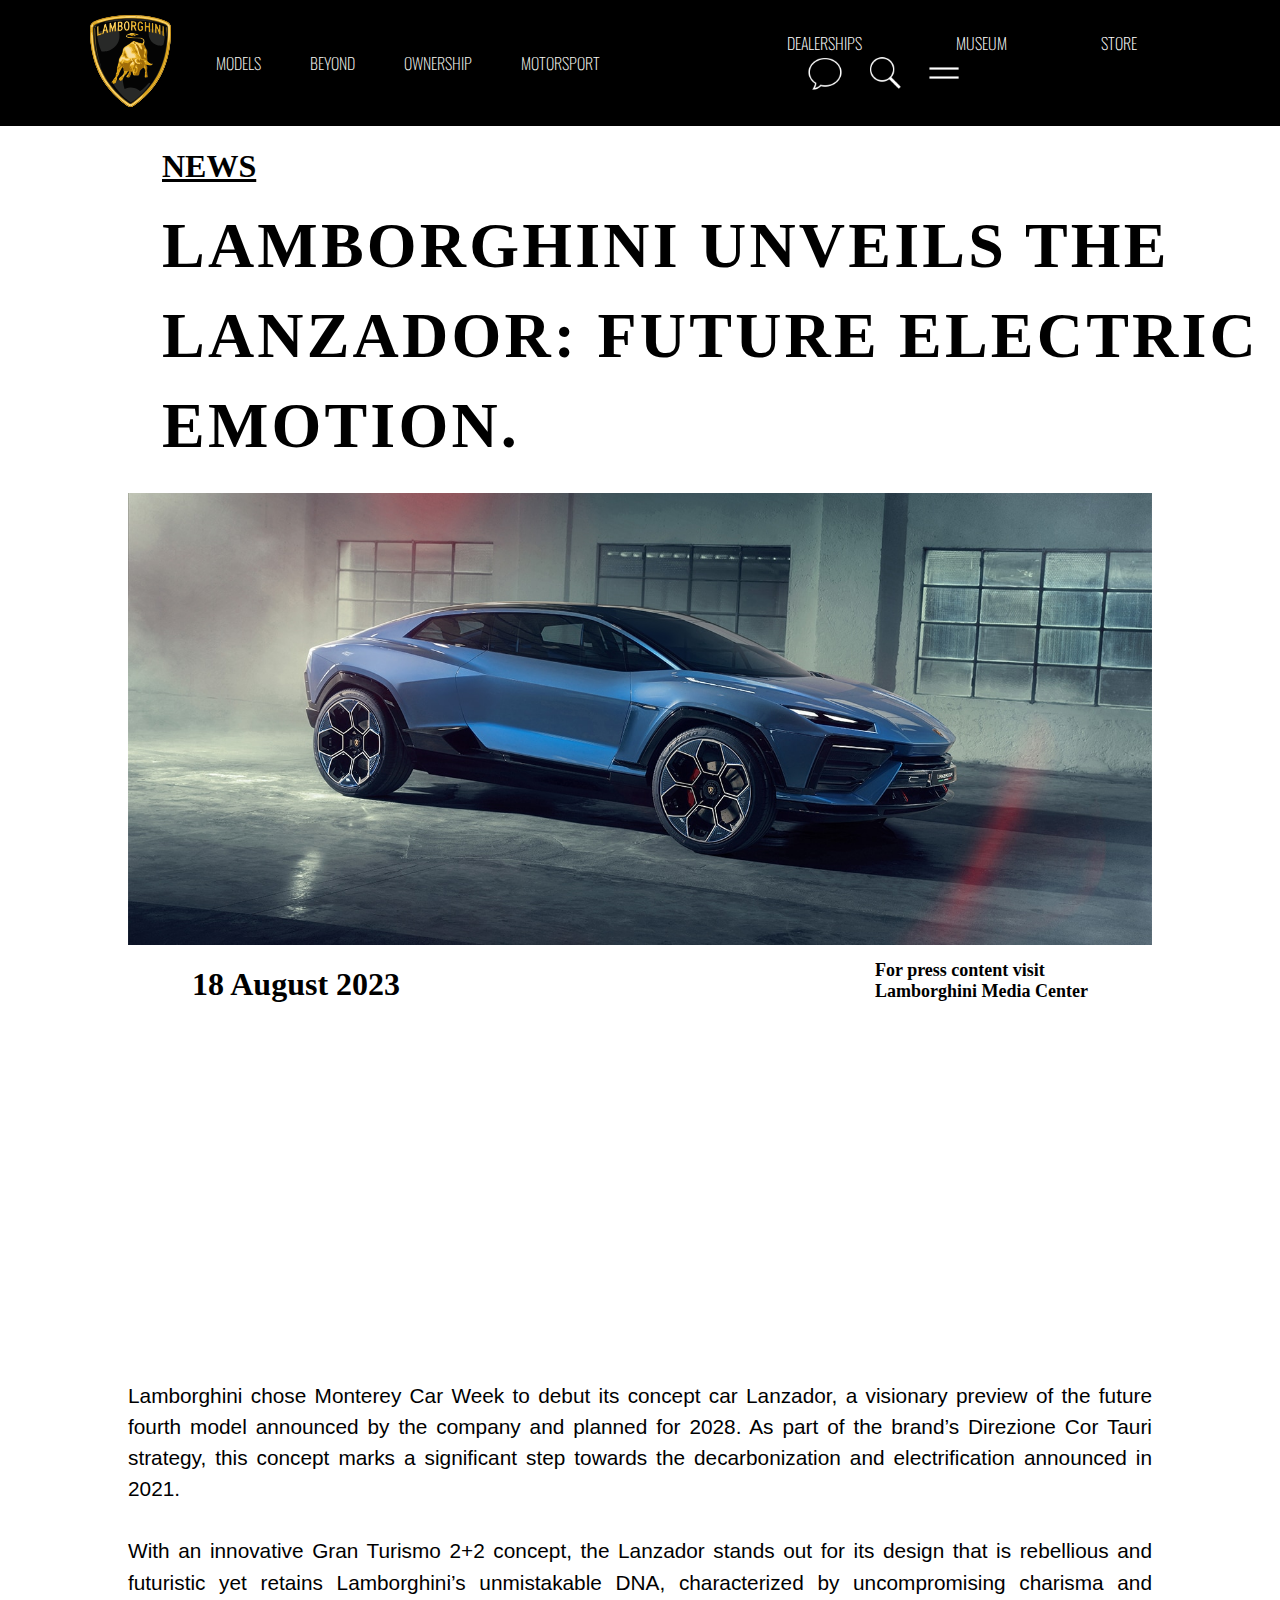
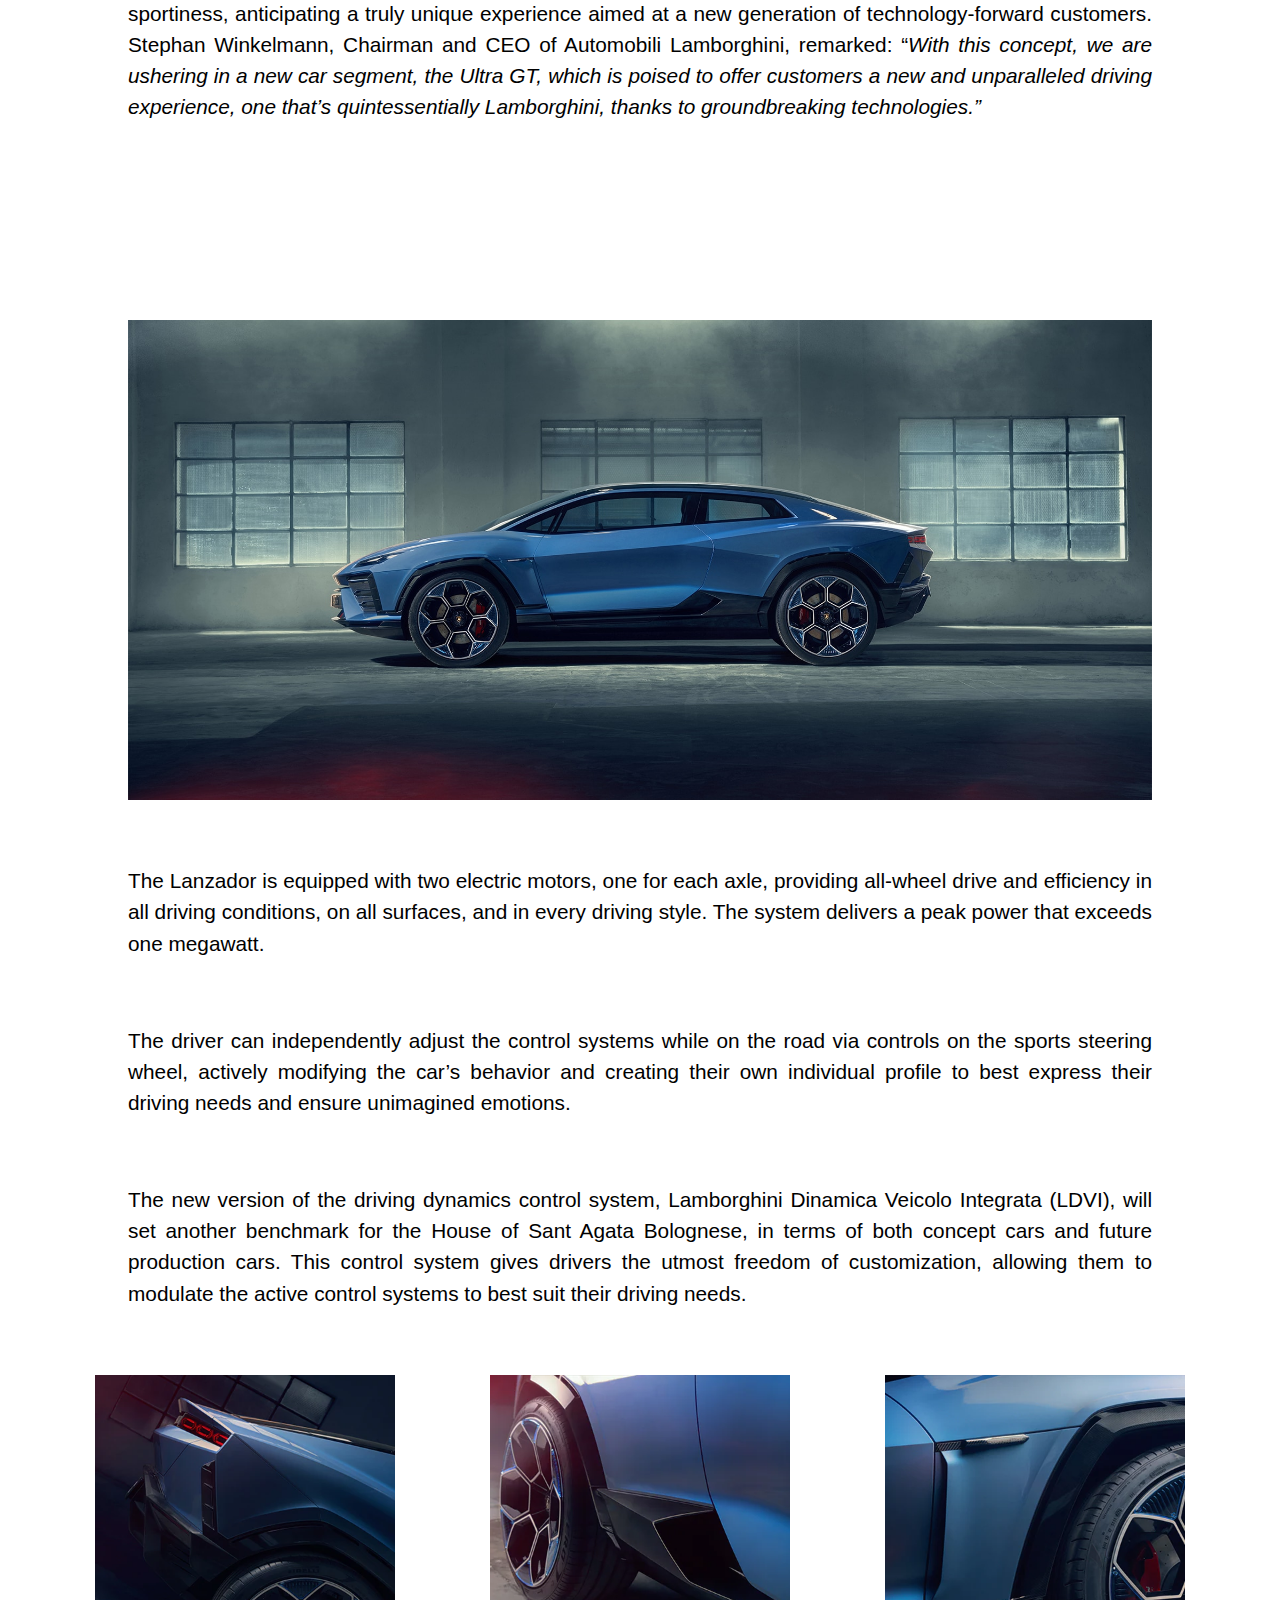
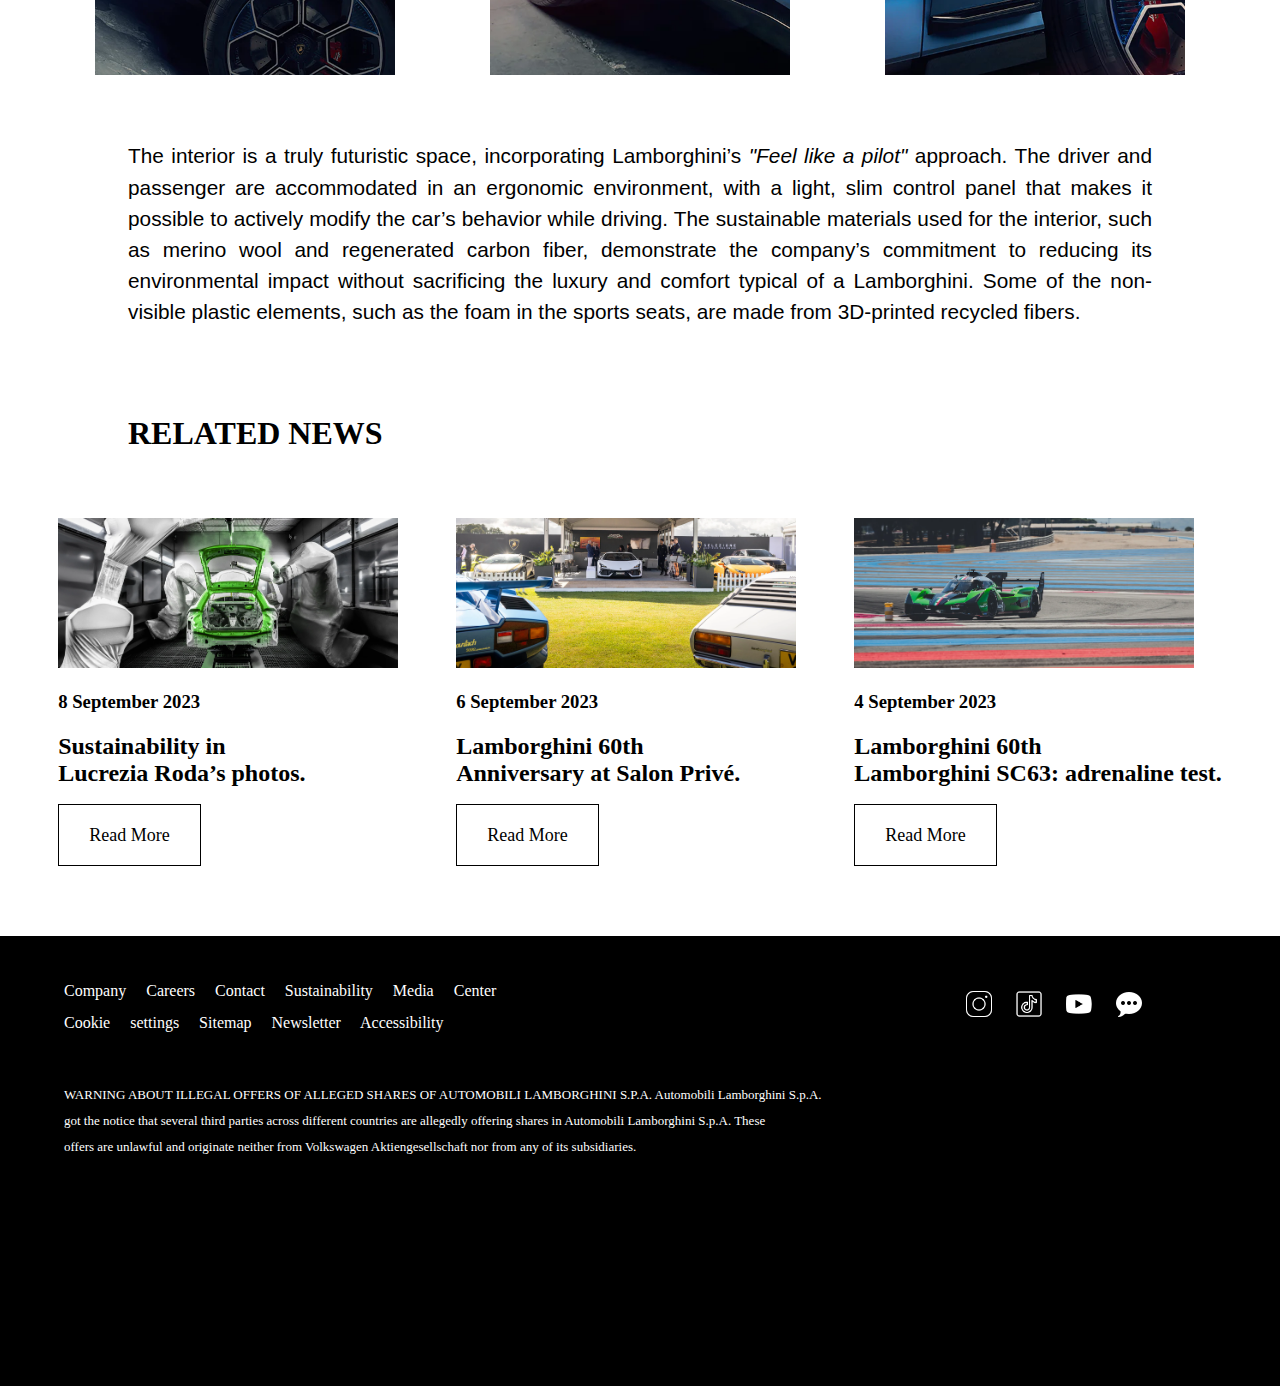
==== index.html @ 32f2354a "Update and rename lambo.html to index.html" ====
<!DOCTYPE html>
<html lang="en">

<head>
    <meta charset="UTF-8">
    <meta name="viewport" content="width=device-width, initial-scale=1.0">
    <title>Lamborgini</title>
    <link rel="stylesheet" href="style.css">
    <link rel="preconnect" href="https://fonts.googleapis.com" />
    <link rel="preconnect" href="https://fonts.gstatic.com" crossorigin />
    <link href="https://fonts.googleapis.com/css2?family=Oswald:wght@500&display=swap" rel="stylesheet" />
    <link href="https://fonts.googleapis.com/css2?family=Oswald:wght@500&family=Roboto:wght@500&display=swap"
        rel="stylesheet">
</head>

<body>
    <section id="navbar">

        <div class="img">
            <img src="Images/lamborghini logo.svg" alt="lambo">
        </div>
        <div class="nav1-1">
            <a href="" class="navh">MODELS</a>
            <a href="" class="navh">BEYOND</a>
            <a href="" class="navh">OWNERSHIP</a>
            <a href="" class="navh">MOTORSPORT</a>
        </div>


        <div class="nav2">
            <a href="" class="naavh">DEALERSHIPS</a>
            <a href="" class="naavh">MUSEUM</a>
            <a href="" class="naavh">STORE</a>
            <img src="Images/icons8-message-50.png" alt="comments">
            <img src="Images/icons8-search-50.png" alt="Search">
            <img src="Images/icons8-grip-lines-32.png" alt="lines">
        </div>

    </section>



    <div class="news">
        <h1> <u>NEWS</u> <span><br>Lamborghini unveils the<br> Lanzador: future electric <br>emotion.</span></h1>
    </div>

    <div class="cover1img">
        <img src="Images/cover_desktop1.jpg" alt="cover img">
    </div>

    <section class="mid1">
        <div>
            <h1>18 August 2023</h1>
        </div>
        <div class="inner-mid">

            <h2>For press content visit<br>Lamborghini Media Center</h2>
        </div>
    </section>

    <div class="mid2">
        <video autoplay loop muted src="/vds/Lamborghini Lanzador Designed by new desires.mp4"></video>

    </div>

    <div class="doc1">
        <p>Lamborghini chose Monterey Car Week to debut its concept car Lanzador, a visionary preview of the future
            fourth model announced by the company and planned for 2028. As part of the brand’s Direzione Cor Tauri
            strategy, this concept marks a significant step towards the decarbonization and electrification announced in
            2021.
            <br><br>

            With an innovative Gran Turismo 2+2 concept, the Lanzador stands out for its design that is rebellious and
            futuristic yet retains Lamborghini’s unmistakable DNA, characterized by uncompromising charisma and
            sportiness, anticipating a truly unique experience aimed at a new generation of technology-forward
            customers. Stephan Winkelmann, Chairman and CEO of Automobili Lamborghini, remarked: “<i>With this concept,
                we are ushering in a new car segment, the Ultra GT, which is poised to offer customers a new and
                unparalleled driving experience, one that’s quintessentially Lamborghini, thanks to groundbreaking
                technologies.”</i>
        </p>


    </div>

    <div class="c6">
        <img src="Images/c6.jpg" alt="c6">
    </div>
    <div class="doc2">
        <p>The Lanzador is equipped with two electric motors, one for each axle, providing all-wheel drive and
            efficiency in all driving conditions, on all surfaces, and in every driving style. The system delivers a
            peak power that exceeds one megawatt. </p>

        <p>The driver can independently adjust the control systems while on the road via controls on the sports
            steering wheel, actively modifying the car’s behavior and creating their own individual profile to best
            express their driving needs and ensure unimagined emotions. </p>

        <p>The new version of the driving dynamics control system, Lamborghini Dinamica Veicolo Integrata (LDVI), will
            set another benchmark for the House of Sant Agata Bolognese, in terms of both concept cars and future
            production cars. This control system gives drivers the utmost freedom of customization, allowing them to
            modulate the active control systems to best suit their driving needs.</p>
    </div>


    <div class="int1">

        <img src="Images/int1.webp" alt="int1">
        <img src="Images/int2.webp" alt="int2">
        <img src="Images/int3.webp" alt="int1">

    </div>

    <div class="doc3">
        <p>The interior is a truly futuristic space, incorporating Lamborghini’s <i>"Feel like a pilot"</i> approach.
            The driver and passenger are accommodated in an ergonomic environment, with a light, slim control panel that
            makes it possible to actively modify the car’s behavior while driving. The sustainable materials used for
            the interior, such as merino wool and regenerated carbon fiber, demonstrate the company’s commitment to
            reducing its environmental impact without sacrificing the luxury and comfort typical of a Lamborghini. Some
            of the non-visible plastic elements, such as the foam in the sports seats, are made from 3D-printed recycled
            fibers.
        </p>
        <div class="news1">
            <h1>RELATED NEWS</h1>
        </div>


    </div>

    <div id="final">
        <div class="f1">
            <img src="Images/cover_d.webp" alt="service">
            <h3>8 September 2023<br></h3>
            <h2>Sustainability in <br>Lucrezia Roda’s photos.</h2>
            <br>
            <span class="spn">Read More</span>
        </div>
        <div class="f2">
            <img src="Images/salon_prive_cover.webp" alt="salon">
            <h3>6 September 2023</h3>
            <h2>Lamborghini 60th<br> Anniversary at Salon Privé.</h2>
            <br>
            <span class="spn">Read More</span>
        </div>
        <div class="f3">
            <img src="Images/cover_d1.webp" alt="cover">
            <h3>4 September 2023</h3>
            <h2>Lamborghini 60th<br> Lamborghini SC63: adrenaline test.</h2>
            <br>
            <span class="spn">Read More</span>
        </div>
    </div>
    <footer class="final">
        <div class="finll">
            <div class="finl1">
                <h4> Company Careers Contact Sustainability Media Center <br>Cookie settings Sitemap Newsletter
                    Accessibility</h4>

            </div>

            <div class="finl2">
                <img src="Images/icons8-instagram-50.png" alt="insta">
                <img src="Images/icons8-tiktok-50.png" alt="tktk">
                <img src="Images/icons8-youtube-50.png" alt="yt">
                <img src="Images/icons8-chat-bubble-30.png" alt="">
            </div>
        </div>
        <div class="final3">
            <h5>WARNING ABOUT ILLEGAL OFFERS OF ALLEGED SHARES OF AUTOMOBILI LAMBORGHINI S.P.A.
                Automobili Lamborghini S.p.A.<br> got the notice that several third parties across different countries
                are allegedly offering shares in Automobili Lamborghini S.p.A. These <br>offers are unlawful and
                originate neither from Volkswagen Aktiengesellschaft nor from any of its subsidiaries.</h5>
        </div>
    </footer>




    </div>


</body>


</html>
---- style.css ----
body {
    margin: 0px;
    padding: 0px;
}

#navbar {
    width: 100%;
    height: 14vh;
    background-color: black;
    display: flex;
    justify-content: space-between;
    align-items: center;
position: fixed;
margin-top: 0vh;
}

.nav1-1 {
    width: 50%;
}
.navh:hover{
color: blue;
}
.naavh:hover{
    color:yellow;
}

.nav1-1 a {

    color: rgb(247, 247, 242);
    font-family: 'Oswald', sans-serif;
    text-decoration: none;
    padding-left: 5vh;
    font-weight: 100;
    text-align: left;

}

.img img {
    width: 9vh;
    padding-left: 10vh;
    padding-top: 5vh;
    padding-bottom: 5vh;

}

.nav2 a {
    font-family: 'Oswald', sans-serif;
    text-decoration: none;
    color: white;
    font-weight: 100;
    padding-right: 10vh;

}

.nav2 img {
    height: 4vh;
    padding-left: 4%;

}

.nav2 {
    width: 40%;
}

.navbar2 {
    width: 45%;
    background-color: black;
    height: 5vh;
    margin-top: 5vh;
    
}

.navbar2 h1 {
    color: rgb(253, 250, 250);
    font-size: small;
    padding-left: 10vh;
    padding-top: 1vh;
    font-weight: 100;
    text-transform: uppercase;
}

.news span {
    padding-left: 10vh;
    text-transform: uppercase;
    font-weight: bold;
    font-size: 4rem;
    line-height: 10vh;
    letter-spacing: .2rem;
    margin-bottom:5vh;

}
.butn{
    padding-right: 2vw ;
    justify-content: center;
}
.butn h2{
    justify-content:10vw;
    align-items: baseline;
}

.news {
    padding-left: 18vh;
padding-top: 5vh;
padding-top: 10vh;
}

.cover1img {
    width: 100%;
    display: flex;
    justify-content: center;
}

.cover1img img {
    width: 80vw;


}


.mid1 {
    padding-left: 10vw;
    display: flex;
    justify-content:space-between;
       margin: 0vh 5vw 0vh 5vw;
}

.mid2 video {
    width: 80%;
    padding-top: 10vh;
    justify-content: center;
    padding-left: 10vw;

}

.inner-mid {
    display: flex;
  
   opacity: 1;
   
  
   

}
.inner-mid h2{
font-size: large;
text-align: justify;
padding-right: 10vw;
}

.doc1 {
    height: 70vh;
    color: black;
}

.doc1 p {


    padding-top: 10vh;
    padding-left: 10vw;
    padding-right: 10vw;
    text-align: justify;
    font-family: font-family Roboto, Helvetica Neue, Arial;
    font-weight: 400;
    line-height: 1.5;
    font-size: 1.3em;

}

.c6 {
    display: flex;
    justify-content: center;
}

.c6 img {
    width: 80vw;
}

.doc2 p {
    padding-top: 5vh;
    padding-left: 10vw;
    padding-right: 10vw;
    text-align: justify;
    font-family: font-family Roboto, Helvetica Neue, Arial;
    font-weight: 100;
    line-height: 1.5;
    font-size: 1.3em;
}

.int1 {
    display: flex;
    justify-content: space-evenly;
    padding-top: 5vh;
}

.int1 img {
    max-width: 100%;
    height: 300px;

}

.btn {
    color: black(255, 255, 255);
    background-color: white(255, 255, 255);
    border-color: gray;
    font-size: 20px;
    padding: 10px 24px;
    background-color: white(255, 255, 255);

}

.btn:hover button {
    color: black;
}

.doc3 p {
    padding-top: 5vh;
    padding-left: 10vw;
    padding-right: 10vw;
    text-align: justify;
    font-family: font-family Roboto, Helvetica Neue, Arial;
    font-weight: 100;
    line-height: 1.5;
    font-size: 1.3em;
}


.news1 {
    padding-top: 5vh;

}

.news1 h1 {
    padding-left: 10vw;
}

#final {
    display: flex;
    justify-content: space-evenly;
    padding-top: 5vh;
    padding-bottom: 10vh;
    width: 100%;
}

#final img {
    max-width: 100%;
    height: 150px;
}
.finl2 {
    display: inline;
    padding-right: 10vw;
    padding-top: 5vh;
}
.finl2 img{
    height:30px;
    margin: .5em;
}
.ftr{
background-color:black;
width: 100%;
height: 20vh;
padding-bottom: 20vh;

}.f1 span{
    background-color:white;
    font-size: large;
    padding: 20px 30px 20px 30px;
    border-style: solid;
    border-width: .1em;
    
}
.spn:hover {
    background-color: black;
    color: white;
}
.f2 span{
    background-color: white;
    font-size: large;
    padding: 20px 30px 20px 30px;
    border-style: solid;
    border-width: .1em;

}.span:hover{
    background-color: black;
    color: white;
    transition: 2s;

}.f3 span{
        background-color: white;
        font-size: large;
        padding: 20px 30px 20px 30px;
        border-style: solid;
        border-width: .1em;
}
 .span:hover {
            background-color: black;
            color: white;
     
}
.final{
    background-color: black;
    width: 100%;
    height: 50vh;
}
.finll{
    display: flex;
    justify-content: space-between;
}
.finl1 h4{
    padding-left: 5vw;
color: white;
padding-top: 2vh;
line-height: 2em;
font-weight: 300;
word-spacing: 1em;
}


.finl1 p{
    color: white;
    font-size:small;
    padding-top: 15vh;
    padding-left: 5vw;
}
.last{
    background-color: black;
}
.final3 h5{
    color: white;
    font-size: small;
    padding-left: 5vw;
    line-height: 2em;
    font-weight: 100;
}
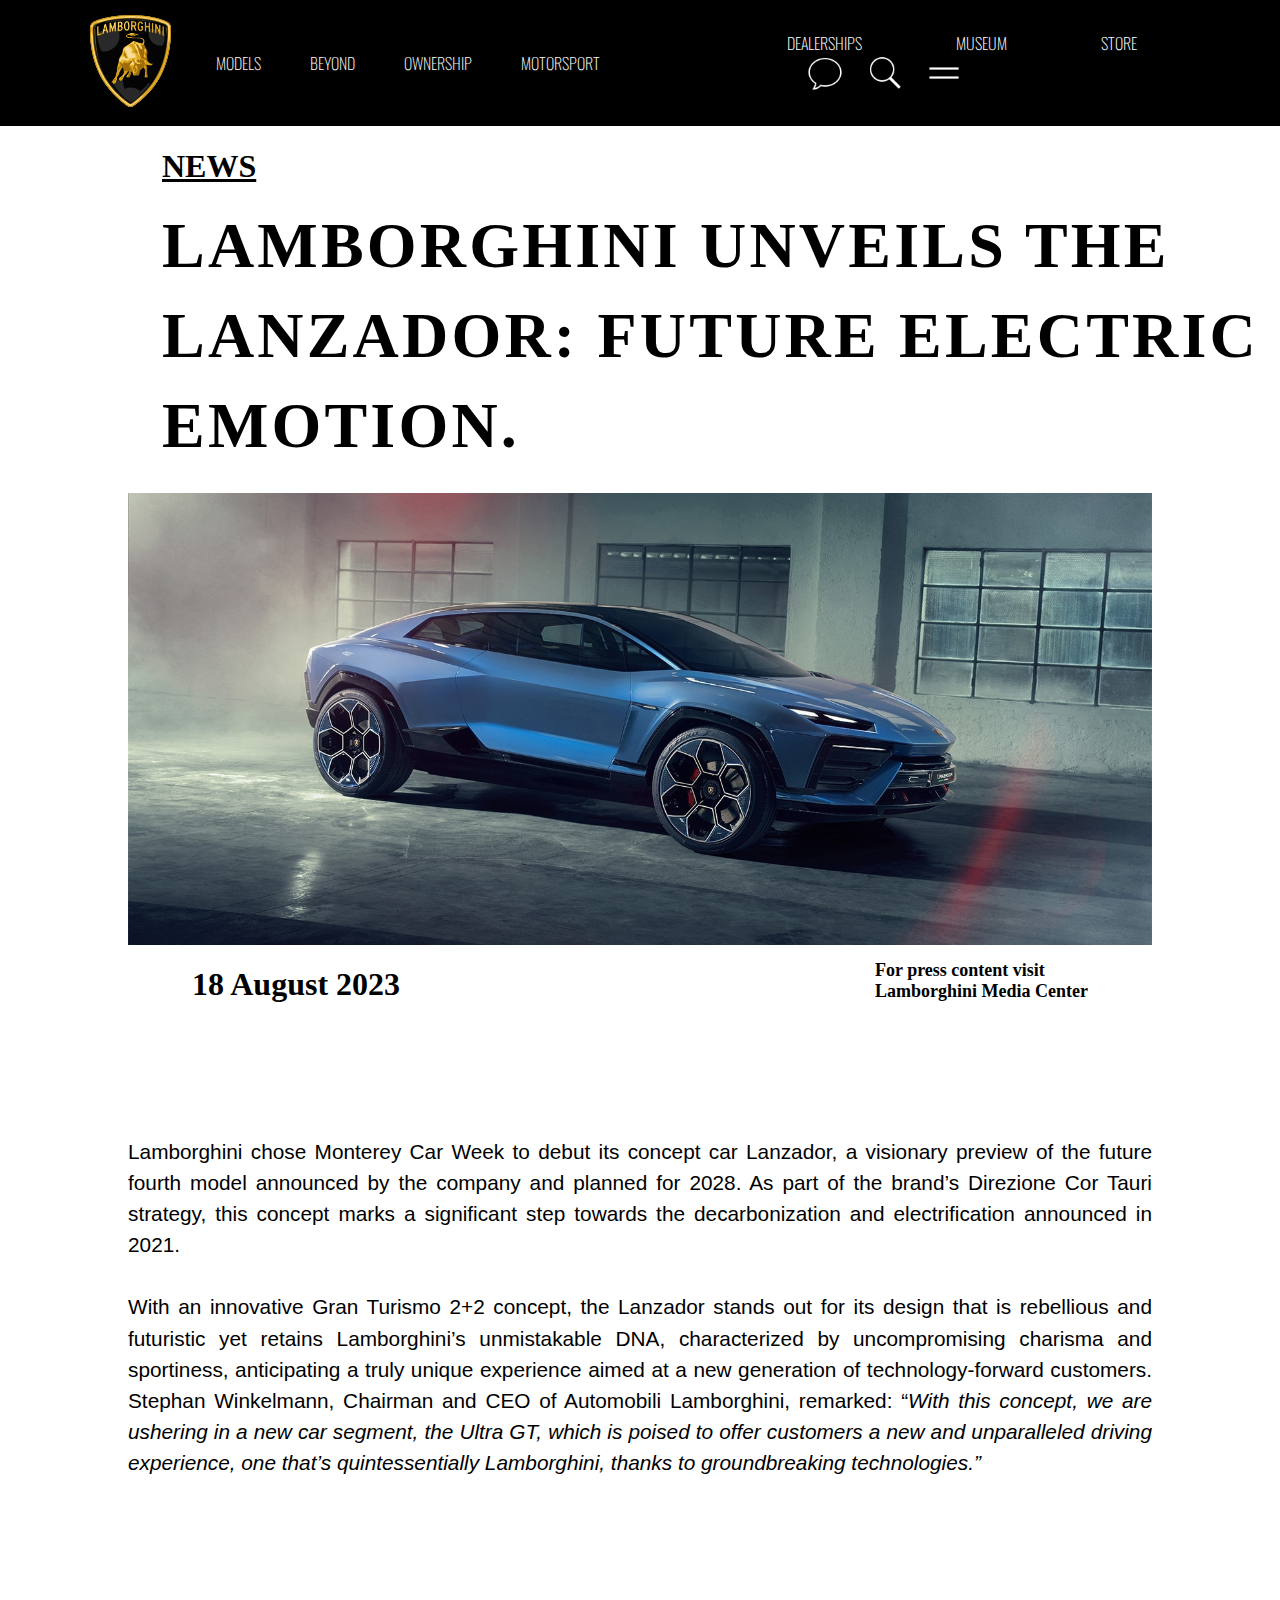
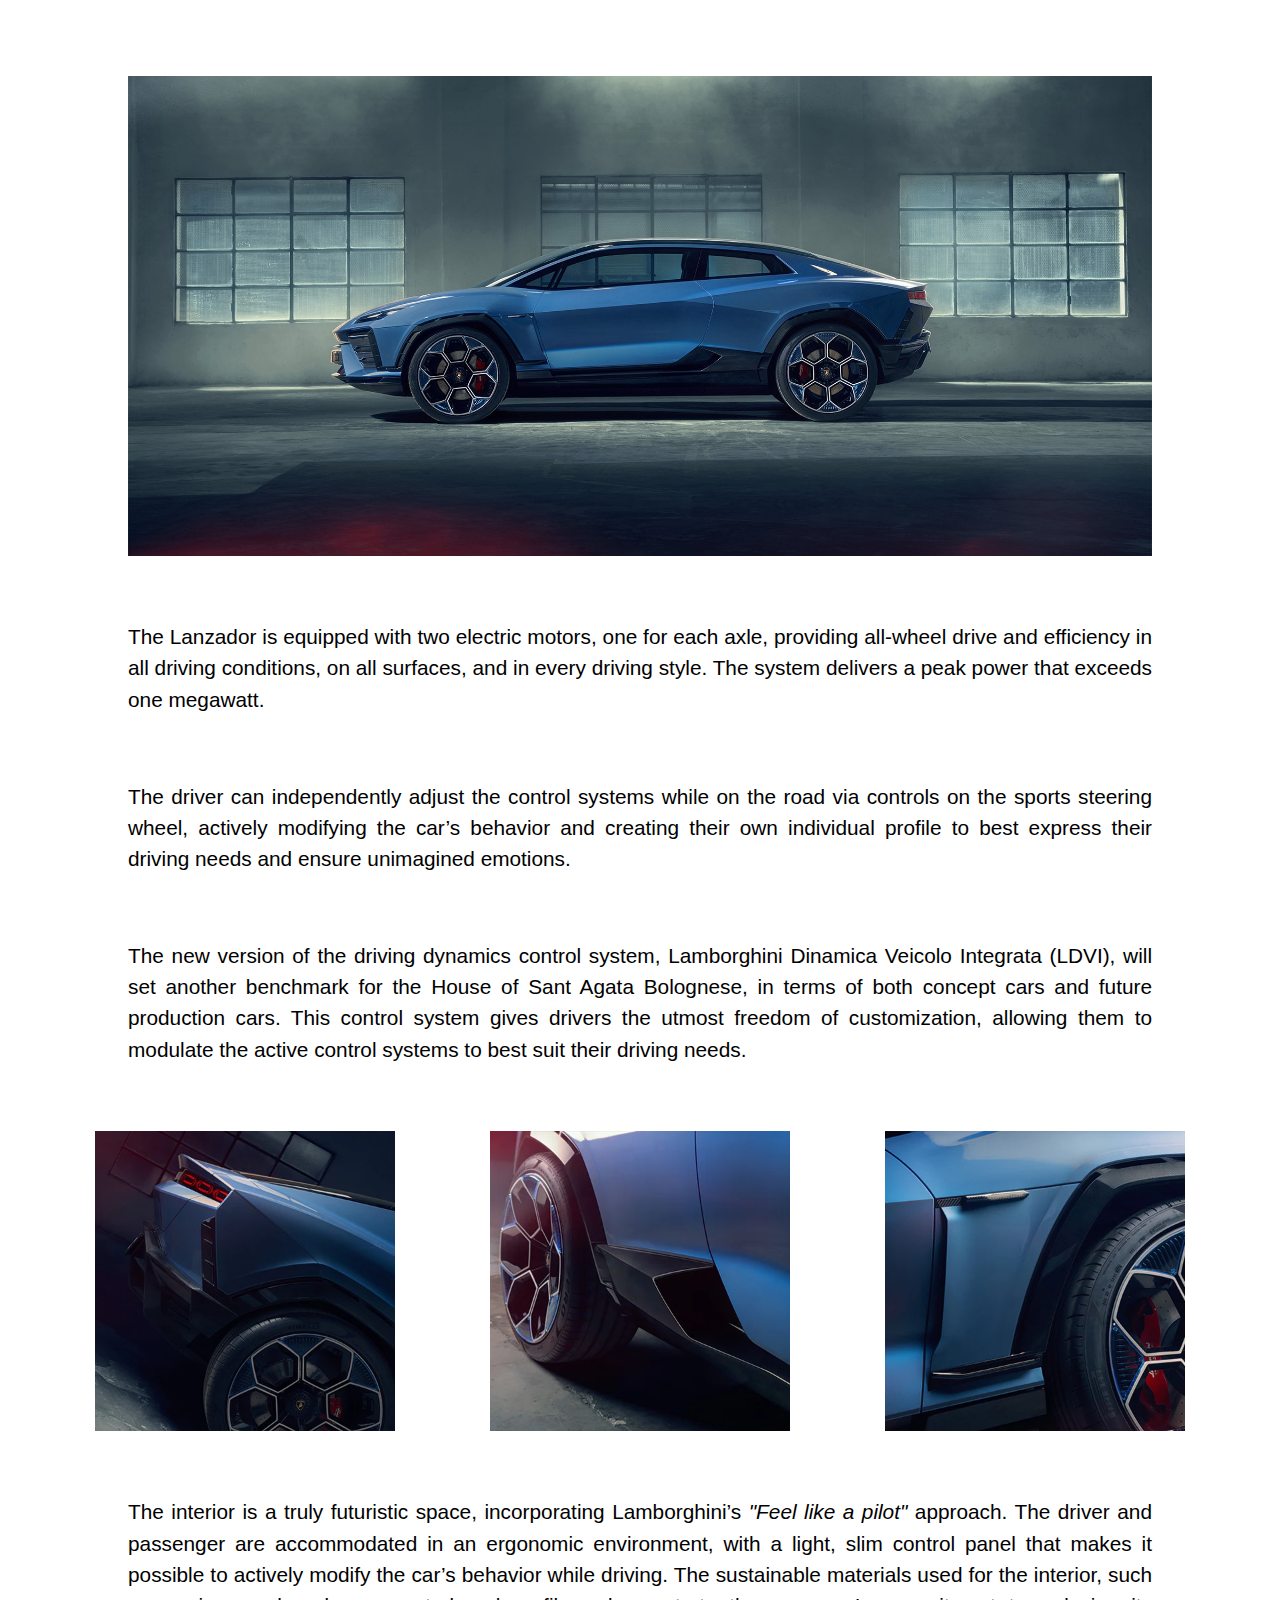
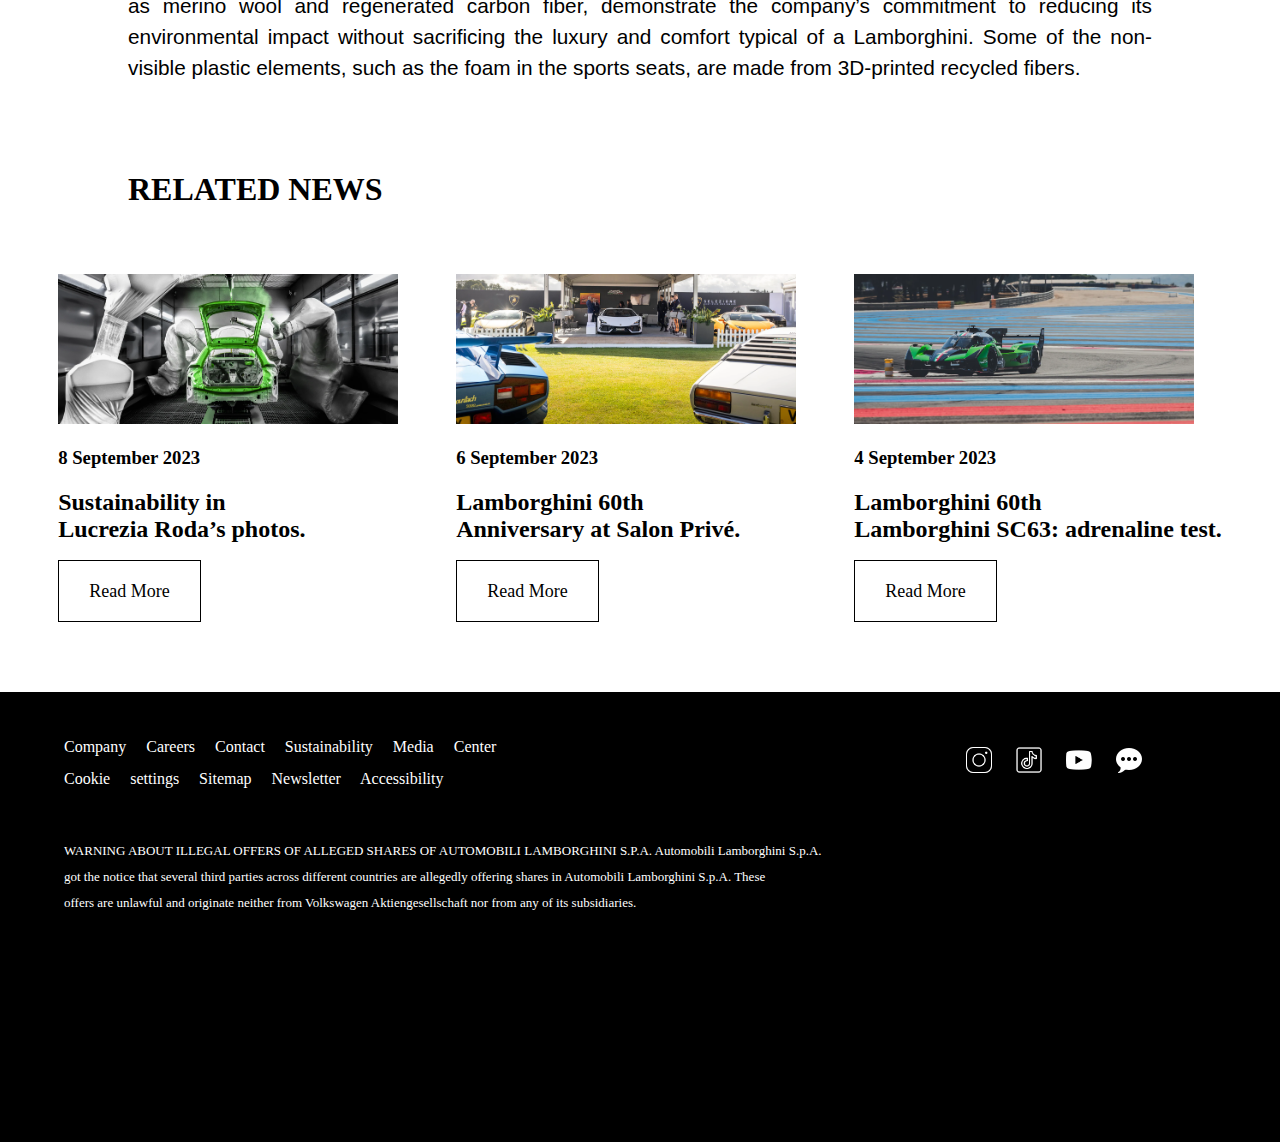
==== commit 7a493d13: "Update index.html" ====
--- a/index.html
+++ b/index.html
@@ -58,10 +58,10 @@
         </div>
     </section>
 
-    <div class="mid2">
-        <video autoplay loop muted src="/vds/Lamborghini Lanzador Designed by new desires.mp4"></video>
+<!--     <div class="mid2">
+        <video autoplay loop muted src="vds/Lamborghini Lanzador Designed by new desires.mp4"></video>
 
-    </div>
+    </div> -->
 
     <div class="doc1">
         <p>Lamborghini chose Monterey Car Week to debut its concept car Lanzador, a visionary preview of the future
